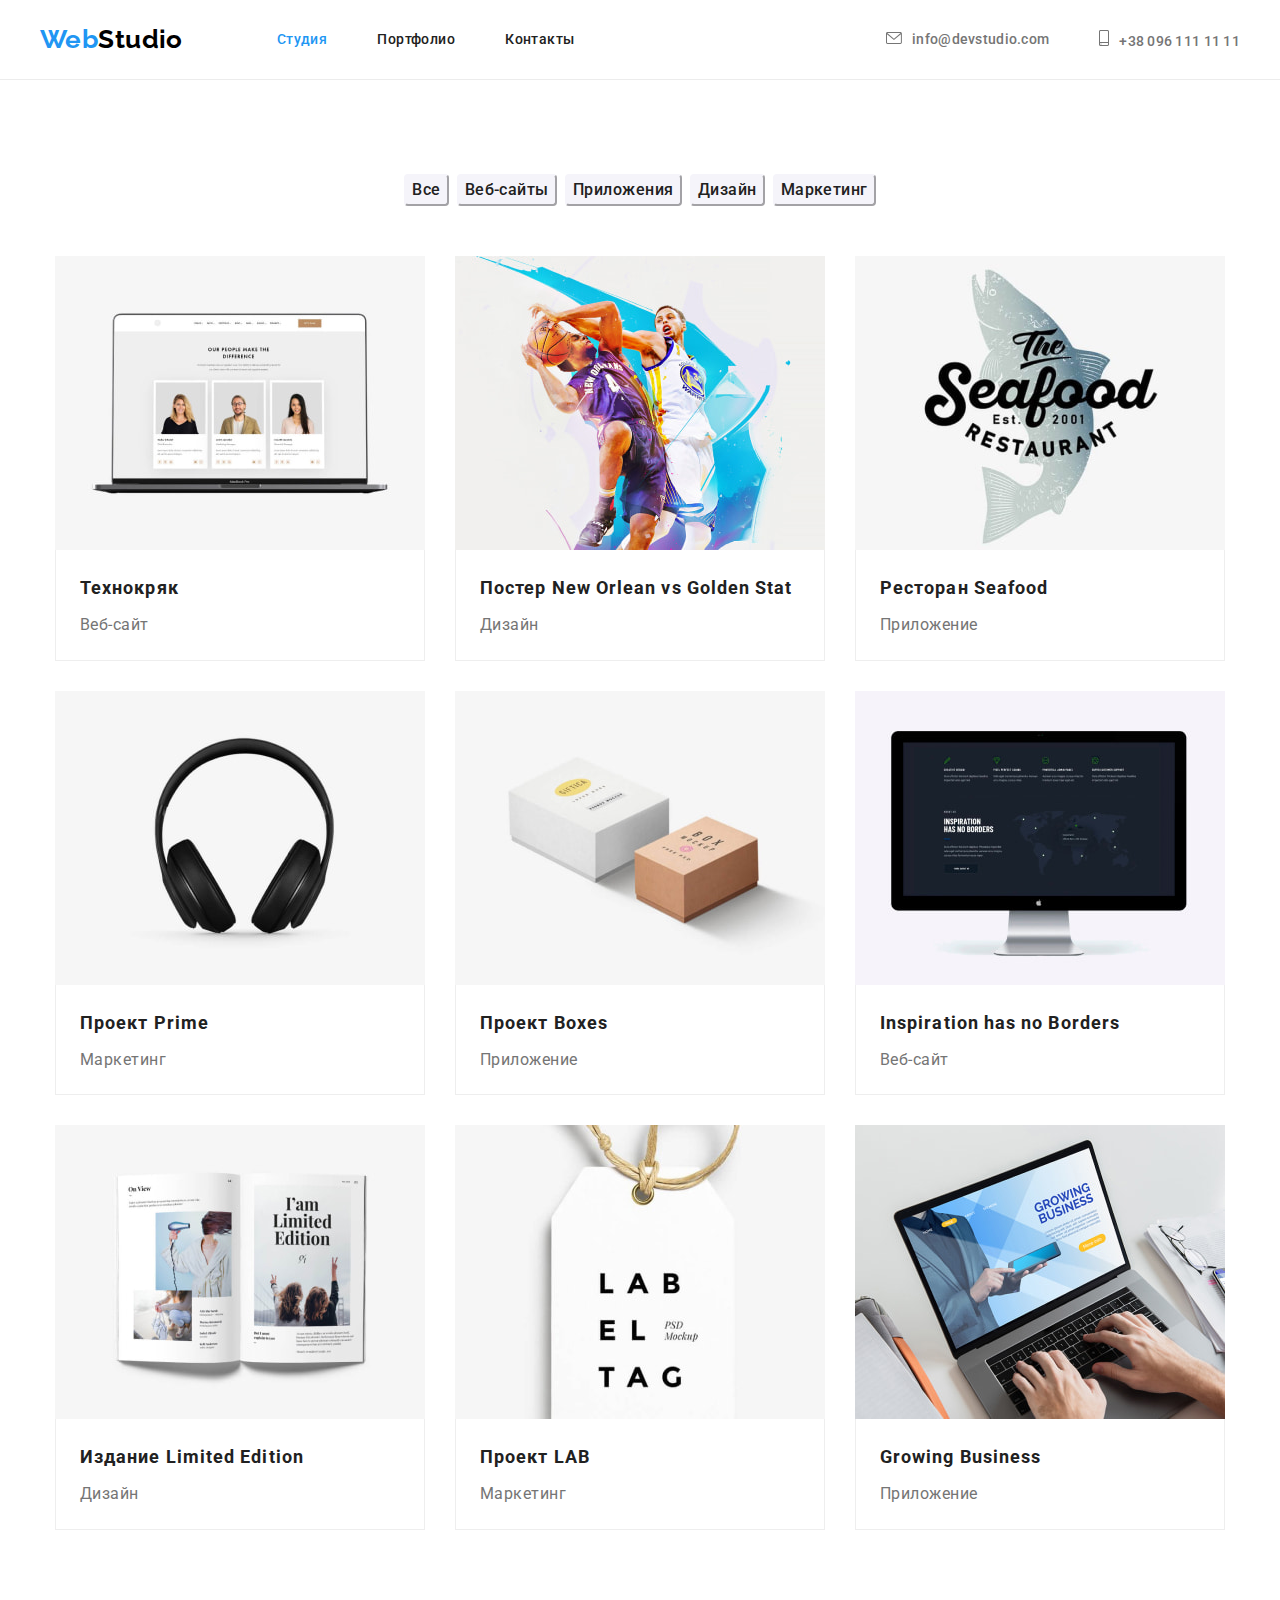
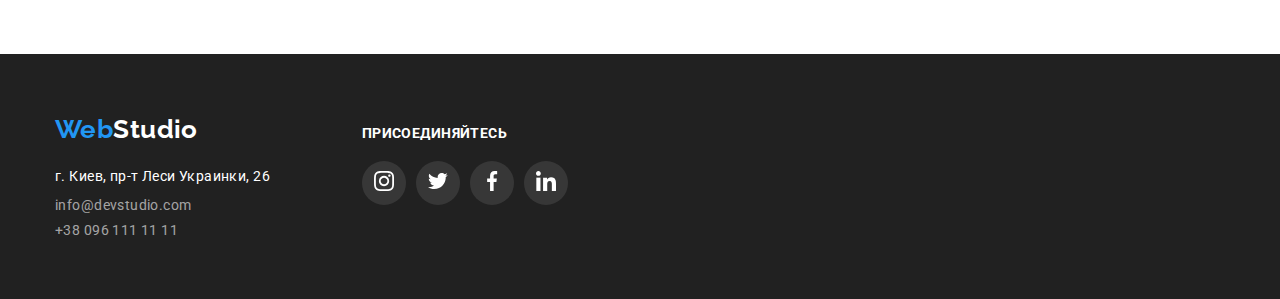
==== portfolio.html @ beac00eb "Initial commit" ====
<!DOCTYPE html>
<html lang="en">
  <head>
    <meta charset="UTF-8" />
    <meta http-equiv="X-UA-Compatible" content="IE=edge" />
    <meta name="viewport" content="width=device-width, initial-scale=1.0" />
    <link rel="preconnect" href="https://fonts.googleapis.com" />
    <link rel="preconnect" href="https://fonts.gstatic.com" crossorigin />
    <link
      href="https://fonts.googleapis.com/css2?family=Raleway:wght@700&family=Roboto:wght@400;500;700;900&display=swap"
      rel="stylesheet"
    />
    <link
      rel="stylesheet"
      href="https://cdnjs.cloudflare.com/ajax/libs/modern-normalize/1.1.0/modern-normalize.css"
    />

    <link rel="stylesheet" href="./css/style.css" />
    <title>Portfolio</title>
  </head>
  <body>
    <header class="header">
      <div class="container">
        <a class="logo link" href="./index.html">Web<span class="logo-secondary">Studio</span></a>
        <nav class="nav">
          <ul class="nav-list list">
            <li class="nav-list-item">
              <a class="nav-link link current" href="./index.html">Студия</a>
            </li>
            <li class="nav-list-item">
              <a class="nav-link link" href="./portfolio.html">Портфолио</a>
            </li>
            <li class="nav-list-item"><a class="nav-link link" href="">Контакты</a></li>
          </ul>
        </nav>
        <ul class="header-list list">
          <li class="header-list-item">
         
              <a class="header-link link" href="mailto:info@devstudio.com"><svg class="header-list-icon" width="16" height="12">
                <use href="./img/symbol-defs-notomg.svg#icon-envelope"></use>
              </svg>info@devstudio.com</a>
            
          </li>
          <li class="header-list-item">
            
            <a class="header-link link" href="tel:+380961111111"><svg class="header-list-icon" width="10" height="16">
              <use href="./img/symbol-defs-notomg.svg#icon-smartphone"></use>
            </svg>+38 096 111 11 11</a>
          </li>
        </ul>
      </div>
    </header>
    <main>
      <section class="portfolio section">
        <div class="container">
          <h1 class="visually-hidden">Our Works</h1>
          <ul class="filter list">
            <li class="filter-item"><button class="filter-buttons" type="button">Все</button></li>
            <li class="filter-item">
              <button class="filter-buttons" type="button">Веб-сайты</button>
            </li>
            <li class="filter-item">
              <button class="filter-buttons" type="button">Приложения</button>
            </li>
            <li class="filter-item">
              <button class="filter-buttons" type="button">Дизайн</button>
            </li>
            <li class="filter-item">
              <button class="filter-buttons" type="button">Маркетинг</button>
            </li>
          </ul>
          <ul class="cards-list list">
            <li class="cards-list-item">
              <a class="cards-link link" href=""
                ><img
                  src="./img/portfolio/technokryak.jpg"
                  alt="Сайт Технокряк"
                  width="370"
                  height="294"
                />
                <div class="card-box">
                  <h2 class="card-title">Технокряк</h2>
                  <p class="card-text">Веб-сайт</p>
                </div>
              </a>
            </li>
            <li class="cards-list-item">
              <a class="cards-link link" href=""
                ><img
                  src="./img/portfolio/poster-gsw.jpg"
                  alt="Баскетбольный постер"
                  width="370"
                  height="294"
                />
                <div class="card-box">
                  <h2 class="card-title">Постер New Orlean vs Golden Stat</h2>
                  <!-- Изменил текст, так как в макете ошибка в названии второй команды  -->
                  <p class="card-text">Дизайн</p>
                </div>
              </a>
            </li>
            <li class="cards-list-item">
              <a class="cards-link link" href=""
                ><img
                  src="./img/portfolio/seafood.jpg"
                  alt="Логотип ресторана"
                  width="370"
                  height="294"
                />
                <div class="card-box">
                  <h2 class="card-title">Ресторан Seafood</h2>
                  <p class="card-text">Приложение</p>
                </div>
              </a>
            </li>
            <li class="cards-list-item">
              <a class="cards-link link" href=""
                ><img src="./img/portfolio/prime-prj.jpg" alt="Наушники" width="370" height="294" />
                <div class="card-box">
                  <h2 class="card-title">Проект Prime</h2>
                  <p class="card-text">Маркетинг</p>
                </div>
              </a>
            </li>
            <li class="cards-list-item">
              <a class="cards-link link" href=""
                ><img
                  src="./img/portfolio/boxes.jpg"
                  alt="Стильные коробки"
                  width="370"
                  height="294"
                />
                <div class="card-box">
                  <h2 class="card-title">Проект Boxes</h2>
                  <p class="card-text">Приложение</p>
                </div>
              </a>
            </li>
            <li class="cards-list-item">
              <a class="cards-link link" href=""
                ><img
                  src="./img/portfolio/no-borders.jpg"
                  alt="Экран веб-сайта"
                  width="370"
                  height="294"
                />
                <div class="card-box">
                  <h2 class="card-title">Inspiration has no Borders</h2>
                  <p class="card-text">Веб-сайт</p>
                </div>
              </a>
            </li>
            <li class="cards-list-item">
              <a class="cards-link link" href=""
                ><img
                  src="./img/portfolio/limited-ed.jpg"
                  alt="Разворот журнала"
                  width="370"
                  height="294"
                />
                <div class="card-box">
                  <h2 class="card-title">Издание Limited Edition</h2>
                  <p class="card-text">Дизайн</p>
                </div>
              </a>
            </li>
            <li class="cards-list-item">
              <a class="cards-link link" href=""
                ><img src="./img/portfolio/lab.jpg" alt="Бирка" width="370" height="294" />
                <div class="card-box">
                  <h2 class="card-title">Проект LAB</h2>
                  <p class="card-text">Маркетинг</p>
                </div>
              </a>
            </li>
            <li class="cards-list-item">
              <a class="cards-link link" href=""
                ><img
                  src="./img/portfolio/growing-business.jpg"
                  alt="Приложение Growing Business"
                  width="370"
                  height="294"
                />
                <div class="card-box">
                  <h2 class="card-title" lang="en">Growing Business</h2>
                  <p class="card-text">Приложение</p>
                </div>
              </a>
            </li>
          </ul>
        </div>
      </section>
    </main>
    <footer class="footer">
      <div class="container">
        <div class="footer-nav">
          <a class="logo link" href="./index.html"
          >Web<span class="logo-secondary-footer">Studio</span></a
        >
        <address class="address">
          <ul class="address-list list">
            <li class="address-list-item">
              <a
                class="footer-adress link"
                href="https://www.google.com/maps/place/%D0%B1%D1%83%D0%BB%D1%8C%D0%B2%D0%B0%D1%80+%D0%9B%D0%B5%D1%81%D1%96+%D0%A3%D0%BA%D1%80%D0%B0%D1%97%D0%BD%D0%BA%D0%B8,+26,+%D0%9A%D0%B8%D1%97%D0%B2,+02000/@50.4265807,30.5361971,17z/data=!3m1!4b1!4m5!3m4!1s0x40d4cf0e033ecbe9:0x57a4dffefec77da0!8m2!3d50.4265807!4d30.5383858"
                target="_blank"
                rel="noreferrer noopener"
                >г. Киев, пр-т Леси Украинки, 26</a
              >
            </li>
            <li class="address-list-item">
              <a class="footer-link link" href="mailto:info@devstudio.com">info@devstudio.com</a>
            </li>
            <li class="address-list-item">
              <a class="footer-link link" href="tel:+380961111111">+38 096 111 11 11</a>
            </li>
          </ul>
        </address>
        </div>
        <div class="join-box">
          <h2 class="join-title">Присоединяйтесь</h2>
          <ul class="footer-join-list list">
            <li class="join-item"><a href="">
              <svg class="soc-icons">
                <use href="./img/symbol-defs-notomg.svg#icon-instagram"></use>
              </svg>
            </a></li>
            <li class="join-item"><a href="">
              <svg class="soc-icons">
                <use href="./img/symbol-defs-notomg.svg#icon-twitter"></use>
              </svg>
            </a></li>
            <li class="join-item"><a href="">
              <svg class="soc-icons">
                <use href="./img/symbol-defs-notomg.svg#icon-facebook"></use>
              </svg>
            </a></li>
            <li class="join-item"><a href="">
              <svg class="soc-icons">
                <use href="./img/symbol-defs-notomg.svg#icon-linkedin"></use>
              </svg>
            </a></li>
          </ul>
        </div>
        </div>
    </footer>
  </body>
</html>
---- css/style.css ----
:root {
  --brend-color-: #2196f3;
  --main-text-color-: #757575;
  --logo-sec-color-: #000000;
  --sec-text-color-: #212121;
  --sec-bg-color-: #f5f4fa;
  --white-color: #ffffff;
}

h1,
h2,
h3,
p,
address {
  margin: 0;
}

ul {
  margin: 0;
  padding: 0;
}

img {
  display: block;
  max-width: 100%;
  height: auto;
}

body {
  margin: 0;

  font-family: Roboto, sans-serif;
  color: var(--main-text-color-);
  font-size: 14px;
  line-height: 1.14;
  letter-spacing: 0.03em;
  background-color: var(--white-color);
}
.container {
  width: 1200px;
  padding: 0 15px;
  margin-left: auto;
  margin-right: auto;
}

.title {
  margin-bottom: 50px;

  color: var(--sec-text-color-);
  font-weight: 700;
  font-size: 36px;
  line-height: 1.7;
  text-align: center;
  letter-spacing: 0.03em;
}
.link {
  text-decoration: none;
}

.list {
  list-style: none;
  padding-left: 0;
}
/* NAV */

.header {
  display: flex;
  height: 80px;
  border-bottom: 1px solid #ececec;
}

.header .container {
  display: flex;
  align-items: center;
  padding: 0 15px;

  width: 1200px;

  padding: 0;
  margin-left: auto;
  margin-right: auto;
}

.nav-list {
  display: flex;
}
.nav-list-item {
  margin-right: 50px;
}
.nav-list-item:last-child {
  margin-right: 0;
}
.header-list {
  display: flex;
  margin-left: auto;
  justify-content: flex-end;
  align-items: center;
}
.header-list-item {
  margin-right: 50px;
}
.header-list-item:last-child {
  margin-right: 0;
}
.nav .link {
  color: var(--sec-text-color-);
  font-weight: 500;
}
.nav .link:focus,
.nav .link:hover {
  color: var(--brend-color-);
}

.nav .link.current {
  color: var(--brend-color-);
}

.header-link {
  font-weight: 500;
  letter-spacing: 0.02em;
  color: var(--main-text-color-);
  text-decoration: none;
}

.header-link:hover,
.header-link:focus {
  color: var(--brend-color-);
  }

.header-list-icon {
  fill:var(--main-text-color-);
  margin-right: 10px;
}

.header-link:hover .header-list-icon{
  fill:var(--brend-color-);
}

/* LOGO */
.logo {
  display: flex;
  margin-right: 94px;

  color: var(--brend-color-);

  font-family: Raleway, sans-serif;
  font-style: normal;
  font-weight: 700;
  font-size: 26px;
  line-height: 1.19;
}
.logo-secondary {
  color: var(--logo-sec-color-);
}
.logo-secondary-footer {
  color: var(--white-color);
}
/* HERO */
.hero {
  /* background-color: var(--sec-text-color-); */
  background-image: url(/img/hero-bgi/hero-img-sqw.jpg);
  width: 1600px;
  height: 600px;
  margin: auto;

  top: 80px;
  background-color: rgba(47, 48, 58, 0.4);

  text-align: center;
  padding-top: 200px;
  padding-bottom: 200px;
}

.hero-title {
  margin-bottom: 30px;
  margin-left: auto;
  margin-right: auto;

  color: var(--white-color);
  font-weight: 900;
  font-size: 44px;
  line-height: 1.36;
  text-align: center;
  letter-spacing: 0.06em;
  text-transform: uppercase;
}
.hero-button {
  display: flex;
  margin-left: auto;
  margin-right: auto;
  min-width: 200px;
  min-height: 50px;
  border-radius: 4px;
  align-items: center;
  justify-content: center;

  background-color: var(--brend-color-);
  color: var(--white-color);
  cursor: pointer;
  font-family: inherit;
  font-style: normal;
  font-weight: 700;
  font-size: 16px;
  line-height: 1.87;

  text-align: center;
  letter-spacing: 0.06em;
}

.hero-button:focus,
.hero-button:hover {
  background-color: #188ce8;
}
.section {
  padding: 94px 0;
}

.works {
  padding-top: 0;
}

/* TEAM */
.team {
  padding-bottom: 94px;
  background-color: var(--sec-bg-color-);
}
.team-title .team-text {
  text-align: center;
  font-size: 16px;
  line-height: 1.19;
}

.about-us-title,
.team-title {
  color: var(--sec-text-color-);
  font-weight: 700;
}

.about-us-title {
  margin-bottom: 10px;
}

.about-list {
  display: flex;
}
.about-list-item {
  margin-right: 30px;
  width: 270px;
}

.about-list-item:last-child {
  margin-right: 0;
}

.about-us-title {
  text-transform: uppercase;

  font-size: 14px;
  line-height: 1.14;
}
.about-txt {
  line-height: 1.71;
}

.about-icon {
  background-color: #F5F4FA;
  margin-bottom: 30px;
  width: 270px;
  height: 120px;
  border-radius: 4px;
  padding: 25px 100px;
}

.about-icon:hover {
  box-shadow: 0px 4px 4px 0px #00000040;

}

.works-list {
  display: flex;
  padding: 0;
  justify-content: space-between;
}

.works-list-item {
  margin-right: 30px;
  width: 370px;
  height: 294px;
}

.works-list-item:last-child {
  margin-right: 0;
}

.team-list {
  display: flex;
  justify-content: space-between;
  padding: 0;
}
.team-list-item {
  width: 270px;
  background-color: var(--white-color);
  text-align: center;

  box-shadow: 0px 1px 3px rgba(0, 0, 0, 0.12), 0px 1px 1px rgba(0, 0, 0, 0.14),
    0px 2px 1px rgba(0, 0, 0, 0.2);
  border-radius: 0px 0px 4px 4px;
}

.team-title {
  margin-top: 30px;
  margin-bottom: 10px;

  font-weight: 500;
  font-size: 16px;
}

.team-text {
  margin-bottom: 16px;
}

.team-soc-list {
  display: flex;
  justify-content: center;
  margin-bottom: 30px;
}

.t-soc-item {
  display: flex;
    justify-content: center;
    align-items: center;
    
    margin-right: 10px;
    width: 44px;
    height: 44px;
    border-radius: 50%;
    background-color:var(--white-color);
}

.t-soc-item:last-child {
  margin-right: 0;
}

.t-soc-item:hover, .t-soc-item:focus {
  background-color: var(--brend-color-);
}

.t-soc-icons {
  width: 20px;
  height: 20px;

  fill:var(--main-text-color-);
}

.t-soc-icons:hover, .t-soc-icons:focus {
  fill:var(--white-color);
}

.clients-list {
  display: flex;
}

.clients-list-item {
  display: flex;
  justify-content: center;
  align-items: center;
  
  width: 170px;
  height: 92px;
  padding: 16px 32px;
  border: 1px solid #AFB1B8;
box-sizing: border-box;
border-radius: 4px;
margin-right: 30px;
color: #AFB1B8;
}

.clients-list-item:last-child {
  margin-right: 0;
}

.client-icon{
  width: 106px;
  height: 60px;
  fill: #AFB1B8;
}

.client-icon:hover, .client-icon:focus {
  fill:var(--brend-color-);
}
.clients-list-item:hover, .clients-list-item:focus {
  border-color: var(--brend-color-);
}

/* FOOTER */
.footer {
  
  background-color: var(--sec-text-color-);
  padding-top: 60px;
  padding-bottom: 60px;
}

.footer .container {
  display: flex;
  align-items: baseline;
  
}

.footer-nav {
  display: inline-block;
}

.join-box {
  display: inline-block;
  margin-left: 70px;
   
}
.address {
  margin-top: 20px;
}

.address-list-item {
  margin-bottom: 9px;
}

.address-list-item:last-child {
  margin-bottom: 0;
}

.footer-adress {
  font-style: normal;
  font-weight: 400;
  font-size: 14px;
  line-height: 1.7;
  color: var(--white-color);
}
.footer-adress:focus,
.footer-adress:hover,
.footer-link:hover,
.footer-link:focus {
  color: var(--brend-color-);
}
.footer-link {
  font-style: normal;
  color: rgba(255, 255, 255, 0.6);
}
.address-list {
  padding: 0;
}

/* Join */

.join-title {

font-weight: 700;
font-size: 14px;
line-height: 16px;
letter-spacing: 0.03em;
text-transform: uppercase;

color: var(--white-color);
margin-bottom: 20px;
}

.footer-join-list {
  display: flex;
}
.soc-icons {
  width: 20px;
  height: 20px;

  fill:var(--white-color);
}

.join-item {
  display: flex;
  justify-content: center;
  align-items: center;
  
  margin-right: 10px;
  width: 44px;
  height: 44px;
  border-radius: 50%;
  background-color: rgba(255, 255, 255, 0.1);

}

.join-item:hover {
  background-color: var(--brend-color-);
}
/* PORTFOLIO */

.filter-buttons {
  background-color: var(--sec-bg-color-);
  color: var(--sec-text-color-);
  cursor: pointer;
  font-family: inherit;
  border-color: var(--sec-bg-color-);
  font-weight: 500;
  font-size: 16px;
  line-height: 1.62;
  text-align: center;
  letter-spacing: 0.03em;
  border-radius: 4px;
}

.filter-buttons:focus,
.filter-buttons:hover {
  background-color: var(--brend-color-);
  color: var(--white-color);
  border-color: var(--brend-color-);
  box-shadow: 0px 3px 1px rgba(0, 0, 0, 0.1), 0px 1px 2px rgba(0, 0, 0, 0.08), 0px 2px 2px rgba(0, 0, 0, 0.12);

}
.filter {
  display: flex;
  justify-content: center;
  margin-bottom: 50px;
}

.filter-item {
  margin-right: 8px;
}

.filter-item:last-child {
  margin-right: 0;
}

.cards-list {
  display: flex;
  flex-wrap: wrap;
  padding: 0;
}

.cards-list-item {
  margin-right: 30px;
  margin-bottom: 30px;

  flex-basis: calc((100% - 60px) / 3);
}

.cards-list-item:nth-child(3n) {
  margin-right: 0;
}

.cards-list-item:hover,
.cards-list-item:focus {
  background: var(--white-color);
border: 1px solid #EEEEEE;
box-sizing: border-box;
box-shadow: 0px 1px 1px rgba(0, 0, 0, 0.12), 0px 4px 4px rgba(0, 0, 0, 0.06), 1px 4px 6px rgba(0, 0, 0, 0.16);
}

.card-title {
  margin-bottom: 4px;

  font-style: normal;
  font-weight: 700;
  font-size: 18px;
  line-height: 2;

  letter-spacing: 0.06em;

  color: var(--sec-text-color-);
}
.card-text {
  font-size: 16px;
  line-height: 1.86;
  letter-spacing: 0.03em;

  color: var(--main-text-color-);
}

.card-box {
  padding: 20px 24px;
  border-left: 1px solid #eee;
  border-right: 1px solid #eee;
  border-bottom: 1px solid #eee;
}

.visually-hidden {
  position: absolute;
  white-space: nowrap;
  width: 1px;
  height: 1px;
  overflow: hidden;
  border: 0;
  padding: 0;
  clip: rect(0 0 0 0);
  clip-path: inset(50%);
  margin: -1px;
}
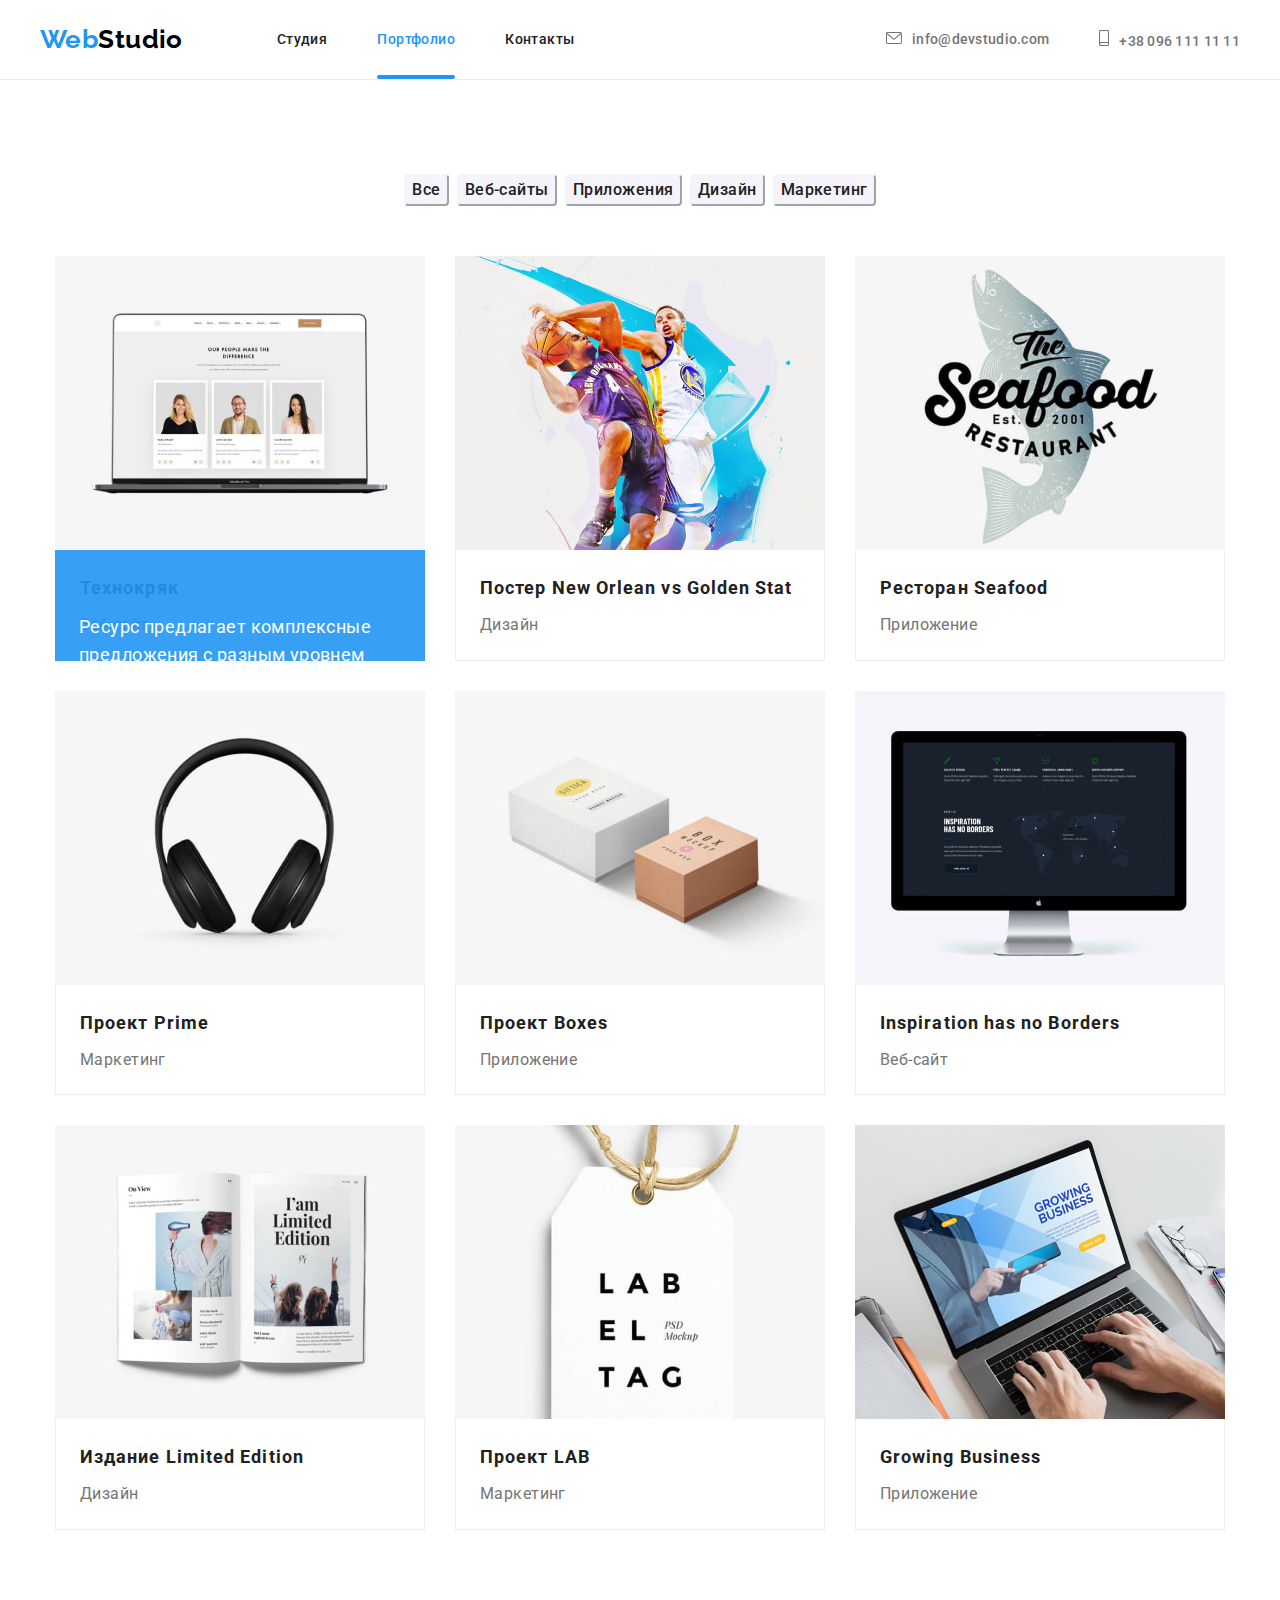
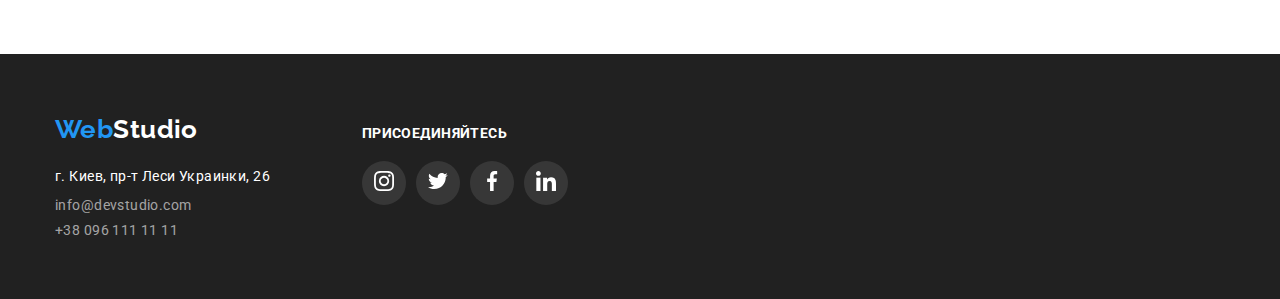
==== commit 14fb12e2: "porfolio descr add" ====
--- a/portfolio.html
+++ b/portfolio.html
@@ -25,10 +25,10 @@
         <nav class="nav">
           <ul class="nav-list list">
             <li class="nav-list-item">
-              <a class="nav-link link current" href="./index.html">Студия</a>
+              <a class="nav-link link" href="./index.html">Студия</a>
             </li>
             <li class="nav-list-item">
-              <a class="nav-link link" href="./portfolio.html">Портфолио</a>
+              <a class="nav-link link current" href="./portfolio.html">Портфолио</a>
             </li>
             <li class="nav-list-item"><a class="nav-link link" href="">Контакты</a></li>
           </ul>
@@ -71,7 +71,8 @@
           </ul>
           <ul class="cards-list list">
             <li class="cards-list-item">
-              <a class="cards-link link" href=""
+              <div class="card-thumb">
+                <a class="cards-link link" href=""
                 ><img
                   src="./img/portfolio/technokryak.jpg"
                   alt="Сайт Технокряк"
@@ -82,6 +83,10 @@
                   <h2 class="card-title">Технокряк</h2>
                   <p class="card-text">Веб-сайт</p>
                 </div>
+                <p class="card-descr">
+                  Ресурс предлагает комплексные предложения с разным уровнем функционала и сервисов. Все это позволит посетителю получить исчерпывающие сведения о компании или частном лице.
+                </p>
+              </div>
               </a>
             </li>
             <li class="cards-list-item">
--- a/css/style.css
+++ b/css/style.css
@@ -103,18 +103,42 @@
   margin-right: 0;
 }
 .nav .link {
+  position: relative;
+  padding-bottom: 32px;
+  padding-top: 32px;
+
   color: var(--sec-text-color-);
   font-weight: 500;
 }
+
+.nav-list-item .current {
+  color: var(--brend-color-);
+}
+
 .nav .link:focus,
 .nav .link:hover {
   color: var(--brend-color-);
-}
-
-.nav .link.current {
-  color: var(--brend-color-);
-}
-
+
+  transition: color 250ms cubic-bezier(0.4, 0, 0.2, 1);
+}
+
+/* .nav-link .current {
+    color: var(--brend-color-);
+} */
+
+.current:after {
+  content: '';
+  position: absolute;
+  bottom: 0;
+  left: 0;
+
+  display: block;
+  width: 100%;
+  height: 4px;
+  border-radius: 2px;
+  background-color: var(--brend-color-);
+
+}
 .header-link {
   font-weight: 500;
   letter-spacing: 0.02em;
@@ -125,6 +149,7 @@
 .header-link:hover,
 .header-link:focus {
   color: var(--brend-color-);
+  transition: color 250ms cubic-bezier(0.4, 0, 0.2, 1);
   }
 
 .header-list-icon {
@@ -134,6 +159,7 @@
 
 .header-link:hover .header-list-icon{
   fill:var(--brend-color-);
+  transition: color 250ms cubic-bezier(0.4, 0, 0.2, 1);
 }
 
 /* LOGO */
@@ -210,6 +236,8 @@
 .hero-button:focus,
 .hero-button:hover {
   background-color: #188ce8;
+  box-shadow: 0px 4px 4px rgba(0, 0, 0, 0.15);
+  transition: color 250ms cubic-bezier(0.4, 0, 0.2, 1);
 }
 .section {
   padding: 94px 0;
@@ -273,6 +301,7 @@
 
 .about-icon:hover {
   box-shadow: 0px 4px 4px 0px #00000040;
+  transition: color 250ms cubic-bezier(0.4, 0, 0.2, 1);
 
 }
 
@@ -290,6 +319,29 @@
 
 .works-list-item:last-child {
   margin-right: 0;
+}
+
+.work-thumb {
+  position: relative;
+}
+
+.work-descr {
+  display: flex;
+  justify-content: center;
+  align-items: center;
+  
+  position: absolute;
+  left: 0;
+  bottom: 0;
+  width: 100%;
+  height: 70px;
+
+  font-weight: 700;
+text-align: center;
+text-transform: uppercase;
+
+  color: var(--white-color);
+  background: rgba(47, 48, 58, 0.8);
 }
 
 .team-list {
@@ -343,6 +395,7 @@
 
 .t-soc-item:hover, .t-soc-item:focus {
   background-color: var(--brend-color-);
+  transition: color 250ms cubic-bezier(0.4, 0, 0.2, 1);
 }
 
 .t-soc-icons {
@@ -354,6 +407,7 @@
 
 .t-soc-icons:hover, .t-soc-icons:focus {
   fill:var(--white-color);
+  transition: color 250ms cubic-bezier(0.4, 0, 0.2, 1);
 }
 
 .clients-list {
@@ -387,9 +441,11 @@
 
 .client-icon:hover, .client-icon:focus {
   fill:var(--brend-color-);
+  transition: color 250ms cubic-bezier(0.4, 0, 0.2, 1);
 }
 .clients-list-item:hover, .clients-list-item:focus {
   border-color: var(--brend-color-);
+  transition: color 250ms cubic-bezier(0.4, 0, 0.2, 1);
 }
 
 /* FOOTER */
@@ -439,6 +495,7 @@
 .footer-link:hover,
 .footer-link:focus {
   color: var(--brend-color-);
+  transition: color 250ms cubic-bezier(0.4, 0, 0.2, 1);
 }
 .footer-link {
   font-style: normal;
@@ -487,6 +544,7 @@
 
 .join-item:hover {
   background-color: var(--brend-color-);
+  transition: color 250ms cubic-bezier(0.4, 0, 0.2, 1);
 }
 /* PORTFOLIO */
 
@@ -511,6 +569,8 @@
   border-color: var(--brend-color-);
   box-shadow: 0px 3px 1px rgba(0, 0, 0, 0.1), 0px 1px 2px rgba(0, 0, 0, 0.08), 0px 2px 2px rgba(0, 0, 0, 0.12);
 
+  transition: color 250ms cubic-bezier(0.4, 0, 0.2, 1);
+
 }
 .filter {
   display: flex;
@@ -549,7 +609,10 @@
 border: 1px solid #EEEEEE;
 box-sizing: border-box;
 box-shadow: 0px 1px 1px rgba(0, 0, 0, 0.12), 0px 4px 4px rgba(0, 0, 0, 0.06), 1px 4px 6px rgba(0, 0, 0, 0.16);
-}
+
+transition: color 250ms cubic-bezier(0.4, 0, 0.2, 1);
+}
+
 
 .card-title {
   margin-bottom: 4px;
@@ -566,8 +629,7 @@
 .card-text {
   font-size: 16px;
   line-height: 1.86;
-  letter-spacing: 0.03em;
-
+  
   color: var(--main-text-color-);
 }
 
@@ -576,6 +638,41 @@
   border-left: 1px solid #eee;
   border-right: 1px solid #eee;
   border-bottom: 1px solid #eee;
+  
+}
+
+.card-thumb {
+  position: relative;
+  overflow: hidden;
+}
+
+.card-descr {
+  display: flex;
+  padding: 63px 24px;
+  
+  position: absolute;
+  left: 0;
+  top: 0;
+  width: 100%;
+  height: 294px;
+  
+  font-size: 18px;
+  line-height: 1.56;
+ 
+  color: var(--white-color);
+  background: rgba(33, 150, 243, 0.9);
+  
+
+  transform: translateY(100%);
+  transition: transform 500ms;
+}
+.cards-list-item {
+  overflow: hidden;
+}
+
+.cards-list-item:hover .card-descr {
+  transform: translateY(0%);
+
 }
 
 .visually-hidden {
@@ -590,3 +687,54 @@
   clip-path: inset(50%);
   margin: -1px;
 }
+
+.backdrop {
+  position: fixed;
+  width: 100vw;
+  height: 100vh;
+  top: 0;
+  left: 50%;
+  transform: translateX(-50%);
+
+  background-color: rgba(0, 0, 0, 0.2);;
+  opacity: 1;
+  visibility: visible;
+  pointer-events: all;
+
+  transition: opacity 250ms, visibility 250ms;
+
+}
+
+.backdrop.is-hidden {
+  opacity: 0;
+  visibility: hidden;
+  pointer-events: none;
+
+}
+
+.modal-wrapper {
+  position: absolute;
+width: 528px;
+height: 581px;
+top: 50%;
+left: 50%;
+transform: translate(-50%,-50%);
+
+background: var(--white-color);
+box-shadow: 0px 1px 3px rgba(0, 0, 0, 0.12), 0px 1px 1px rgba(0, 0, 0, 0.14), 0px 2px 1px rgba(0, 0, 0, 0.2);
+border-radius: 4px;
+}
+
+.modal-button {
+  position: absolute;
+  top: 8px;
+  right: 8px;
+  border-radius: 50%;
+  width: 30px;
+  height: 30px;
+
+  background: var(--white-color);
+border: 1px solid rgba(0, 0, 0, 0.1);
+box-sizing: border-box;
+
+}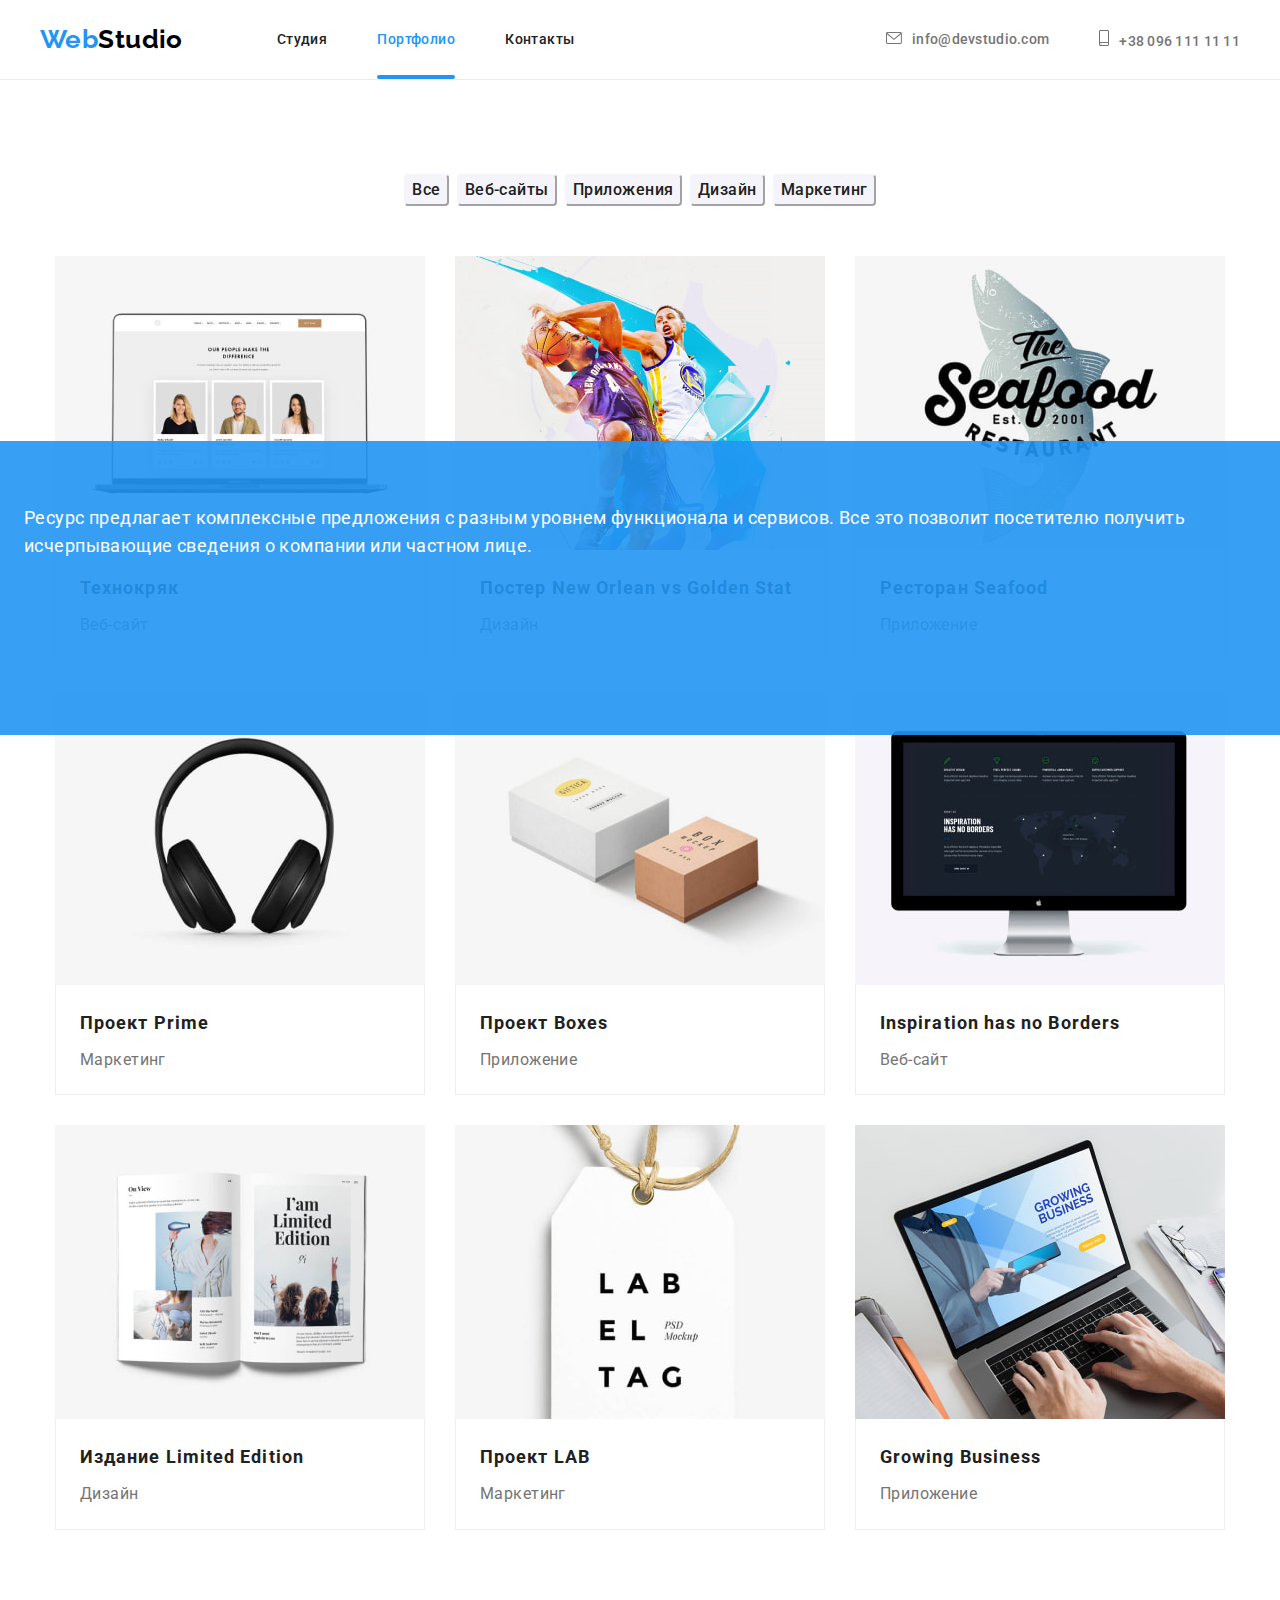
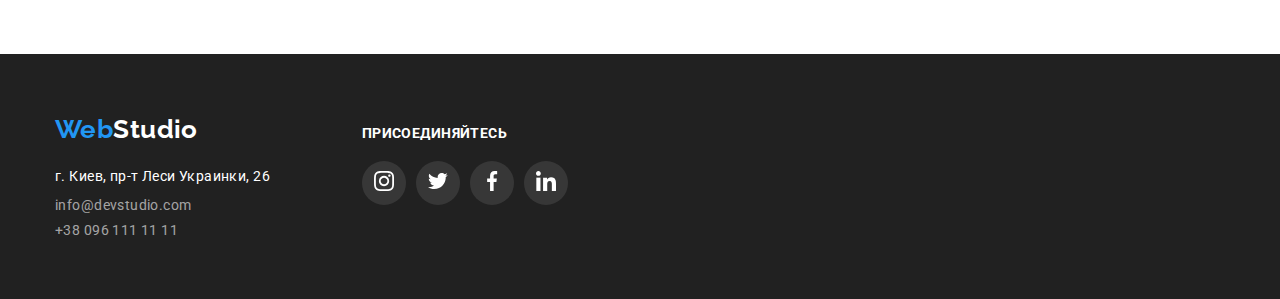
==== commit a4b4c820: "transition fixed" ====
--- a/portfolio.html
+++ b/portfolio.html
@@ -79,6 +79,8 @@
                   width="370"
                   height="294"
                 />
+              </div>
+              
                 <div class="card-box">
                   <h2 class="card-title">Технокряк</h2>
                   <p class="card-text">Веб-сайт</p>
@@ -86,7 +88,7 @@
                 <p class="card-descr">
                   Ресурс предлагает комплексные предложения с разным уровнем функционала и сервисов. Все это позволит посетителю получить исчерпывающие сведения о компании или частном лице.
                 </p>
-              </div>
+              
               </a>
             </li>
             <li class="cards-list-item">
--- a/css/style.css
+++ b/css/style.css
@@ -109,6 +109,8 @@
 
   color: var(--sec-text-color-);
   font-weight: 500;
+
+  transition: color 250ms cubic-bezier(0.4, 0, 0.2, 1);
 }
 
 .nav-list-item .current {
@@ -118,13 +120,8 @@
 .nav .link:focus,
 .nav .link:hover {
   color: var(--brend-color-);
-
-  transition: color 250ms cubic-bezier(0.4, 0, 0.2, 1);
-}
-
-/* .nav-link .current {
-    color: var(--brend-color-);
-} */
+  }
+
 
 .current:after {
   content: '';
@@ -144,22 +141,24 @@
   letter-spacing: 0.02em;
   color: var(--main-text-color-);
   text-decoration: none;
+
+  transition: color 250ms cubic-bezier(0.4, 0, 0.2, 1);
 }
 
 .header-link:hover,
 .header-link:focus {
   color: var(--brend-color-);
-  transition: color 250ms cubic-bezier(0.4, 0, 0.2, 1);
-  }
+    }
 
 .header-list-icon {
   fill:var(--main-text-color-);
   margin-right: 10px;
+  transition: fill 250ms cubic-bezier(0.4, 0, 0.2, 1);
 }
 
 .header-link:hover .header-list-icon{
   fill:var(--brend-color-);
-  transition: color 250ms cubic-bezier(0.4, 0, 0.2, 1);
+  
 }
 
 /* LOGO */
@@ -231,13 +230,15 @@
 
   text-align: center;
   letter-spacing: 0.06em;
+
+  transition: color 250ms cubic-bezier(0.4, 0, 0.2, 1);
 }
 
 .hero-button:focus,
 .hero-button:hover {
   background-color: #188ce8;
   box-shadow: 0px 4px 4px rgba(0, 0, 0, 0.15);
-  transition: color 250ms cubic-bezier(0.4, 0, 0.2, 1);
+  
 }
 .section {
   padding: 94px 0;
@@ -297,13 +298,13 @@
   height: 120px;
   border-radius: 4px;
   padding: 25px 100px;
+
+  transition: color 250ms cubic-bezier(0.4, 0, 0.2, 1);
 }
 
 .about-icon:hover {
   box-shadow: 0px 4px 4px 0px #00000040;
-  transition: color 250ms cubic-bezier(0.4, 0, 0.2, 1);
-
-}
+ }
 
 .works-list {
   display: flex;
@@ -391,24 +392,25 @@
 
 .t-soc-item:last-child {
   margin-right: 0;
+
+  transition: color 250ms cubic-bezier(0.4, 0, 0.2, 1);
 }
 
 .t-soc-item:hover, .t-soc-item:focus {
   background-color: var(--brend-color-);
-  transition: color 250ms cubic-bezier(0.4, 0, 0.2, 1);
-}
+  }
 
 .t-soc-icons {
   width: 20px;
   height: 20px;
 
   fill:var(--main-text-color-);
+  transition: fill 250ms cubic-bezier(0.4, 0, 0.2, 1);
 }
 
 .t-soc-icons:hover, .t-soc-icons:focus {
   fill:var(--white-color);
-  transition: color 250ms cubic-bezier(0.4, 0, 0.2, 1);
-}
+  }
 
 .clients-list {
   display: flex;
@@ -431,22 +433,26 @@
 
 .clients-list-item:last-child {
   margin-right: 0;
+
+  transition: color 250ms cubic-bezier(0.4, 0, 0.2, 1);
 }
 
 .client-icon{
   width: 106px;
   height: 60px;
   fill: #AFB1B8;
+
+  transition: fill 250ms cubic-bezier(0.4, 0, 0.2, 1);
 }
 
 .client-icon:hover, .client-icon:focus {
   fill:var(--brend-color-);
-  transition: color 250ms cubic-bezier(0.4, 0, 0.2, 1);
+  
 }
 .clients-list-item:hover, .clients-list-item:focus {
   border-color: var(--brend-color-);
-  transition: color 250ms cubic-bezier(0.4, 0, 0.2, 1);
-}
+  fill:var(--brend-color-);
+ }
 
 /* FOOTER */
 .footer {
@@ -489,17 +495,21 @@
   font-size: 14px;
   line-height: 1.7;
   color: var(--white-color);
+
+  transition: color 250ms cubic-bezier(0.4, 0, 0.2, 1);
 }
 .footer-adress:focus,
 .footer-adress:hover,
 .footer-link:hover,
 .footer-link:focus {
   color: var(--brend-color-);
-  transition: color 250ms cubic-bezier(0.4, 0, 0.2, 1);
+  
 }
 .footer-link {
   font-style: normal;
   color: rgba(255, 255, 255, 0.6);
+
+  transition: color 250ms cubic-bezier(0.4, 0, 0.2, 1);
 }
 .address-list {
   padding: 0;
@@ -560,6 +570,8 @@
   text-align: center;
   letter-spacing: 0.03em;
   border-radius: 4px;
+
+  transition: color 250ms cubic-bezier(0.4, 0, 0.2, 1);
 }
 
 .filter-buttons:focus,
@@ -569,8 +581,6 @@
   border-color: var(--brend-color-);
   box-shadow: 0px 3px 1px rgba(0, 0, 0, 0.1), 0px 1px 2px rgba(0, 0, 0, 0.08), 0px 2px 2px rgba(0, 0, 0, 0.12);
 
-  transition: color 250ms cubic-bezier(0.4, 0, 0.2, 1);
-
 }
 .filter {
   display: flex;
@@ -597,10 +607,13 @@
   margin-bottom: 30px;
 
   flex-basis: calc((100% - 60px) / 3);
+
+  transition: color 250ms cubic-bezier(0.4, 0, 0.2, 1);
 }
 
 .cards-list-item:nth-child(3n) {
   margin-right: 0;
+  
 }
 
 .cards-list-item:hover,
@@ -610,7 +623,6 @@
 box-sizing: border-box;
 box-shadow: 0px 1px 1px rgba(0, 0, 0, 0.12), 0px 4px 4px rgba(0, 0, 0, 0.06), 1px 4px 6px rgba(0, 0, 0, 0.16);
 
-transition: color 250ms cubic-bezier(0.4, 0, 0.2, 1);
 }
 
 
@@ -633,17 +645,16 @@
   color: var(--main-text-color-);
 }
 
+.card-thumb {
+  position: relative;
+  overflow: hidden;
+}
 .card-box {
   padding: 20px 24px;
   border-left: 1px solid #eee;
   border-right: 1px solid #eee;
   border-bottom: 1px solid #eee;
-  
-}
-
-.card-thumb {
-  position: relative;
-  overflow: hidden;
+    
 }
 
 .card-descr {
@@ -661,13 +672,9 @@
  
   color: var(--white-color);
   background: rgba(33, 150, 243, 0.9);
-  
-
-  transform: translateY(100%);
+    
+  transform: translateY(150%);
   transition: transform 500ms;
-}
-.cards-list-item {
-  overflow: hidden;
 }
 
 .cards-list-item:hover .card-descr {
@@ -737,4 +744,5 @@
 border: 1px solid rgba(0, 0, 0, 0.1);
 box-sizing: border-box;
 
-}+}
+
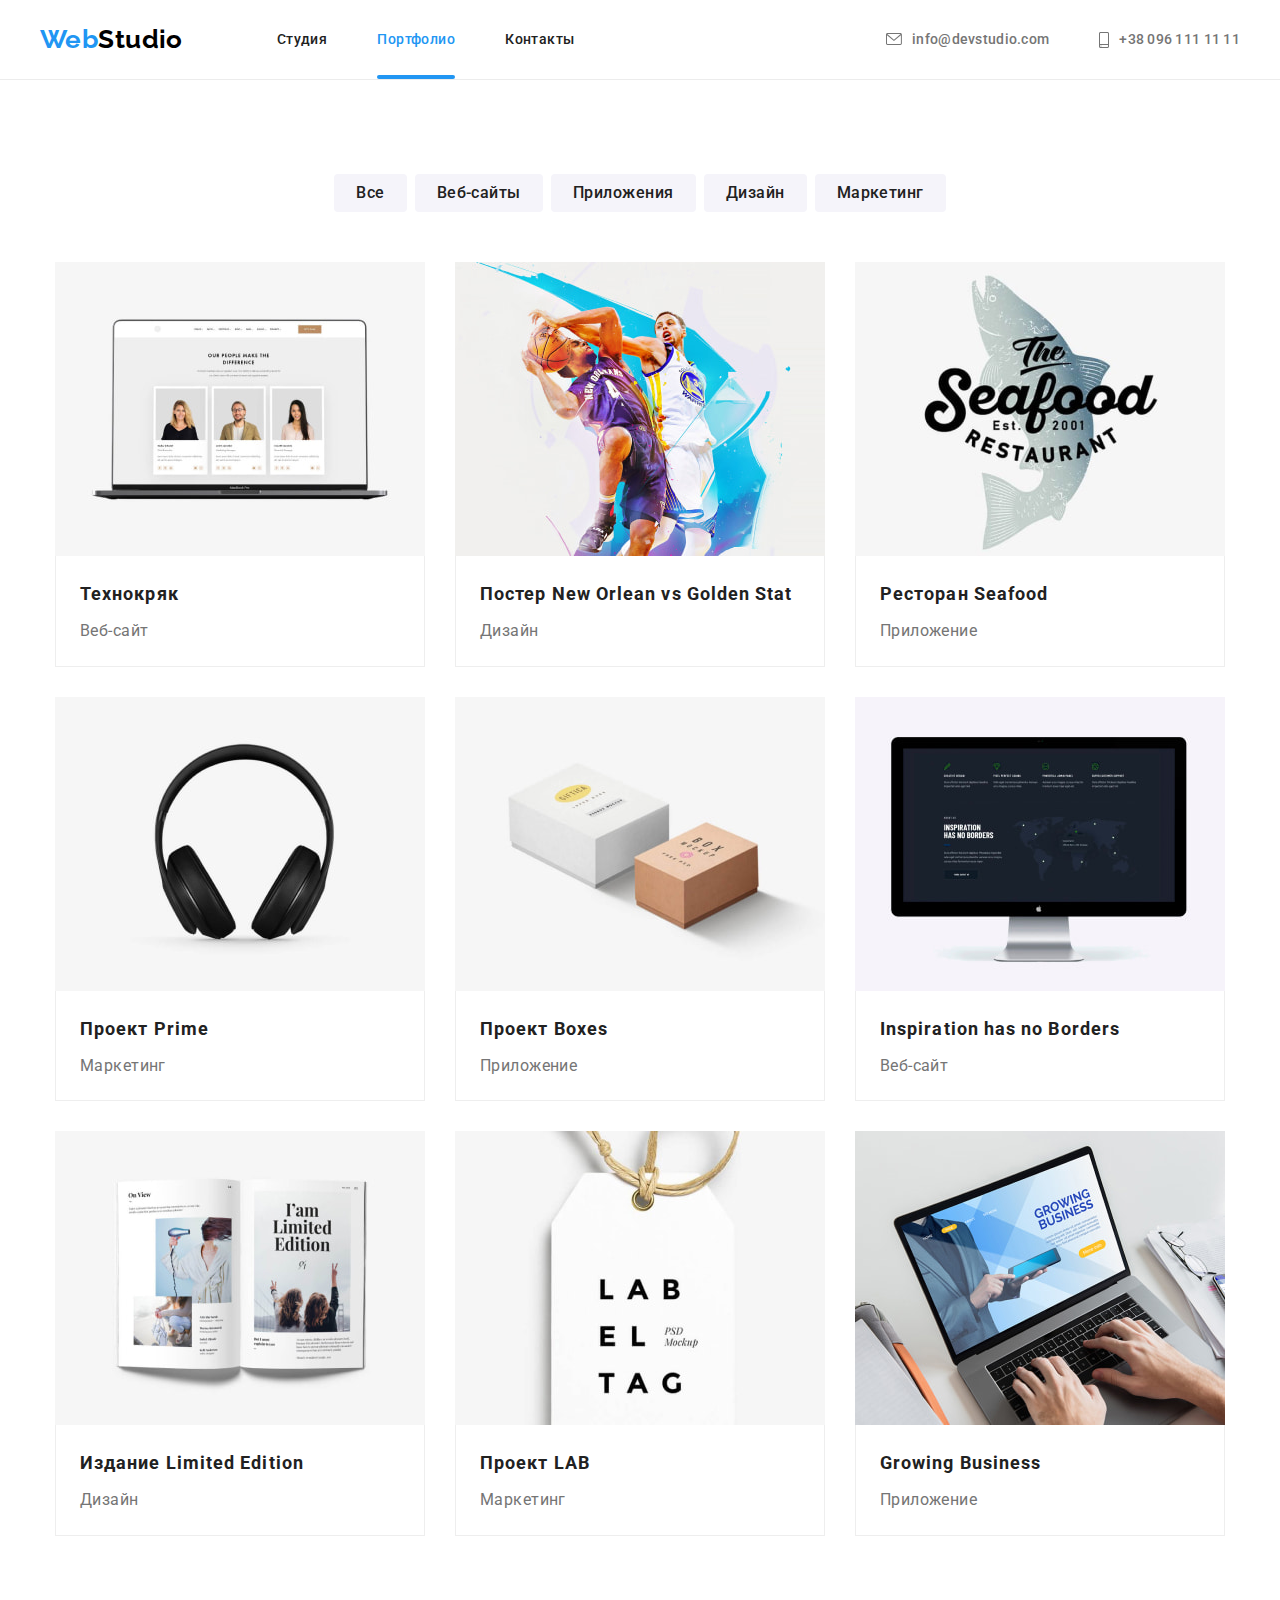
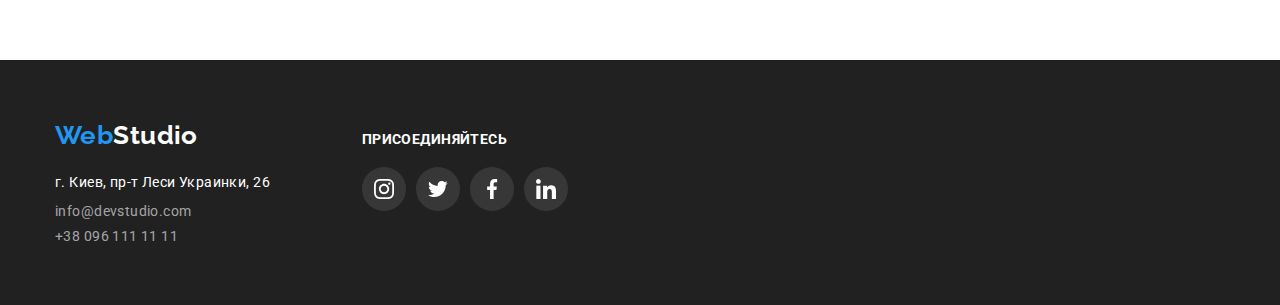
==== commit 864b606a: "6" ====
--- a/portfolio.html
+++ b/portfolio.html
@@ -55,65 +55,65 @@
         <div class="container">
           <h1 class="visually-hidden">Our Works</h1>
           <ul class="filter list">
-            <li class="filter-item"><button class="filter-buttons" type="button">Все</button></li>
+            <li class="filter-item">
+              <button class="filter-buttons" type="button">Все</button>
+            </li>
             <li class="filter-item">
               <button class="filter-buttons" type="button">Веб-сайты</button>
             </li>
             <li class="filter-item">
-              <button class="filter-buttons" type="button">Приложения</button>
-            </li>
-            <li class="filter-item">
-              <button class="filter-buttons" type="button">Дизайн</button>
-            </li>
-            <li class="filter-item">
-              <button class="filter-buttons" type="button">Маркетинг</button>
+                <button class="filter-buttons" type="button">Приложения</button>
+            </li>
+            <li class="filter-item">
+                <button class="filter-buttons" type="button">Дизайн</button>
+            </li>
+            <li class="filter-item">
+                <button class="filter-buttons" type="button">Маркетинг</button>
             </li>
           </ul>
           <ul class="cards-list list">
             <li class="cards-list-item">
-              <div class="card-thumb">
                 <a class="cards-link link" href=""
-                ><img
+                ><div class="overlay"><img
                   src="./img/portfolio/technokryak.jpg"
                   alt="Сайт Технокряк"
                   width="370"
                   height="294"
-                />
-              </div>
-              
-                <div class="card-box">
+                /><p class="overlay-descr">
+                  Ресурс предлагает комплексные предложения с разным уровнем функционала и сервисов. Все это позволит посетителю получить исчерпывающие сведения о компании или частном лице.
+                </p></div>
+                  <div class="card-box">
                   <h2 class="card-title">Технокряк</h2>
                   <p class="card-text">Веб-сайт</p>
                 </div>
-                <p class="card-descr">
-                  Ресурс предлагает комплексные предложения с разным уровнем функционала и сервисов. Все это позволит посетителю получить исчерпывающие сведения о компании или частном лице.
-                </p>
-              
-              </a>
-            </li>
-            <li class="cards-list-item">
-              <a class="cards-link link" href=""
-                ><img
+              </a>
+            </li>
+            <li class="cards-list-item">
+              <a class="cards-link link" href=""
+                ><div class="overlay"><img
                   src="./img/portfolio/poster-gsw.jpg"
                   alt="Баскетбольный постер"
                   width="370"
                   height="294"
-                />
+                /><p class="overlay-descr">
+                  Ресурс предлагает комплексные предложения с разным уровнем функционала и сервисов. Все это позволит посетителю получить исчерпывающие сведения о компании или частном лице.
+                </p></div>
                 <div class="card-box">
                   <h2 class="card-title">Постер New Orlean vs Golden Stat</h2>
-                  <!-- Изменил текст, так как в макете ошибка в названии второй команды  -->
                   <p class="card-text">Дизайн</p>
                 </div>
               </a>
             </li>
             <li class="cards-list-item">
               <a class="cards-link link" href=""
-                ><img
+                ><div class="overlay"><img
                   src="./img/portfolio/seafood.jpg"
                   alt="Логотип ресторана"
                   width="370"
                   height="294"
-                />
+                /><p class="overlay-descr">
+                  Ресурс предлагает комплексные предложения с разным уровнем функционала и сервисов. Все это позволит посетителю получить исчерпывающие сведения о компании или частном лице.
+                </p></div>
                 <div class="card-box">
                   <h2 class="card-title">Ресторан Seafood</h2>
                   <p class="card-text">Приложение</p>
@@ -122,7 +122,10 @@
             </li>
             <li class="cards-list-item">
               <a class="cards-link link" href=""
-                ><img src="./img/portfolio/prime-prj.jpg" alt="Наушники" width="370" height="294" />
+                ><div class="overlay"><img src="./img/portfolio/prime-prj.jpg" alt="Наушники" width="370" height="294" />
+                <p class="overlay-descr">
+                  Ресурс предлагает комплексные предложения с разным уровнем функционала и сервисов. Все это позволит посетителю получить исчерпывающие сведения о компании или частном лице.
+                </p></div>
                 <div class="card-box">
                   <h2 class="card-title">Проект Prime</h2>
                   <p class="card-text">Маркетинг</p>
@@ -131,12 +134,14 @@
             </li>
             <li class="cards-list-item">
               <a class="cards-link link" href=""
-                ><img
+                ><div class="overlay"><img
                   src="./img/portfolio/boxes.jpg"
                   alt="Стильные коробки"
                   width="370"
                   height="294"
-                />
+                /><p class="overlay-descr">
+                  Ресурс предлагает комплексные предложения с разным уровнем функционала и сервисов. Все это позволит посетителю получить исчерпывающие сведения о компании или частном лице.
+                </p></div>
                 <div class="card-box">
                   <h2 class="card-title">Проект Boxes</h2>
                   <p class="card-text">Приложение</p>
@@ -145,12 +150,14 @@
             </li>
             <li class="cards-list-item">
               <a class="cards-link link" href=""
-                ><img
+                ><div class="overlay"><img
                   src="./img/portfolio/no-borders.jpg"
                   alt="Экран веб-сайта"
                   width="370"
                   height="294"
-                />
+                /><p class="overlay-descr">
+                  Ресурс предлагает комплексные предложения с разным уровнем функционала и сервисов. Все это позволит посетителю получить исчерпывающие сведения о компании или частном лице.
+                </p></div>
                 <div class="card-box">
                   <h2 class="card-title">Inspiration has no Borders</h2>
                   <p class="card-text">Веб-сайт</p>
@@ -159,12 +166,14 @@
             </li>
             <li class="cards-list-item">
               <a class="cards-link link" href=""
-                ><img
+                ><div class="overlay"><img
                   src="./img/portfolio/limited-ed.jpg"
                   alt="Разворот журнала"
                   width="370"
                   height="294"
-                />
+                /><p class="overlay-descr">
+                  Ресурс предлагает комплексные предложения с разным уровнем функционала и сервисов. Все это позволит посетителю получить исчерпывающие сведения о компании или частном лице.
+                </p></div>
                 <div class="card-box">
                   <h2 class="card-title">Издание Limited Edition</h2>
                   <p class="card-text">Дизайн</p>
@@ -173,7 +182,10 @@
             </li>
             <li class="cards-list-item">
               <a class="cards-link link" href=""
-                ><img src="./img/portfolio/lab.jpg" alt="Бирка" width="370" height="294" />
+                ><div class="overlay"><img src="./img/portfolio/lab.jpg" alt="Бирка" width="370" height="294" />
+                <p class="overlay-descr">
+                  Ресурс предлагает комплексные предложения с разным уровнем функционала и сервисов. Все это позволит посетителю получить исчерпывающие сведения о компании или частном лице.
+                </p></div>
                 <div class="card-box">
                   <h2 class="card-title">Проект LAB</h2>
                   <p class="card-text">Маркетинг</p>
@@ -182,12 +194,14 @@
             </li>
             <li class="cards-list-item">
               <a class="cards-link link" href=""
-                ><img
+                ><div class="overlay"><img
                   src="./img/portfolio/growing-business.jpg"
                   alt="Приложение Growing Business"
                   width="370"
                   height="294"
-                />
+                /><p class="overlay-descr">
+                  Ресурс предлагает комплексные предложения с разным уровнем функционала и сервисов. Все это позволит посетителю получить исчерпывающие сведения о компании или частном лице.
+                </p></div>
                 <div class="card-box">
                   <h2 class="card-title" lang="en">Growing Business</h2>
                   <p class="card-text">Приложение</p>
@@ -227,29 +241,30 @@
         <div class="join-box">
           <h2 class="join-title">Присоединяйтесь</h2>
           <ul class="footer-join-list list">
-            <li class="join-item"><a href="">
+            <li class="join-item"><a class="join-link" href="">
               <svg class="soc-icons">
                 <use href="./img/symbol-defs-notomg.svg#icon-instagram"></use>
               </svg>
             </a></li>
-            <li class="join-item"><a href="">
+            <li class="join-item"><a class="join-link" href="">
               <svg class="soc-icons">
                 <use href="./img/symbol-defs-notomg.svg#icon-twitter"></use>
               </svg>
             </a></li>
-            <li class="join-item"><a href="">
+            <li class="join-item"><a class="join-link" href="">
               <svg class="soc-icons">
                 <use href="./img/symbol-defs-notomg.svg#icon-facebook"></use>
               </svg>
             </a></li>
-            <li class="join-item"><a href="">
+            <li class="join-item"><a class="join-link" href="">
               <svg class="soc-icons">
                 <use href="./img/symbol-defs-notomg.svg#icon-linkedin"></use>
               </svg>
             </a></li>
           </ul>
         </div>
-        </div>
-    </footer>
+      
+        </div>
+      </footer>
   </body>
 </html>
--- a/css/style.css
+++ b/css/style.css
@@ -49,7 +49,7 @@
   color: var(--sec-text-color-);
   font-weight: 700;
   font-size: 36px;
-  line-height: 1.7;
+  line-height: 1.17;
   text-align: center;
   letter-spacing: 0.03em;
 }
@@ -123,7 +123,7 @@
   }
 
 
-.current:after {
+.current::after {
   content: '';
   position: absolute;
   bottom: 0;
@@ -137,6 +137,9 @@
 
 }
 .header-link {
+  display: flex;
+  align-items: center;
+  
   font-weight: 500;
   letter-spacing: 0.02em;
   color: var(--main-text-color-);
@@ -156,7 +159,7 @@
   transition: fill 250ms cubic-bezier(0.4, 0, 0.2, 1);
 }
 
-.header-link:hover .header-list-icon{
+.header-link:hover .header-list-icon, .header-link:focus .header-list-icon {
   fill:var(--brend-color-);
   
 }
@@ -182,14 +185,18 @@
 }
 /* HERO */
 .hero {
-  /* background-color: var(--sec-text-color-); */
-  background-image: url(/img/hero-bgi/hero-img-sqw.jpg);
+  background-color: var(--sec-text-color-);
+  background-image: linear-gradient(
+    to bottom,
+    rgba(47, 48, 58, 0.4),
+      rgba(47, 48, 58, 0.4)),
+      url(../img/hero-bgi/hero-img-sqw.jpg);
+  background-repeat: no-repeat;
+  background-size: contain;
+  background-position: center;
   width: 1600px;
   height: 600px;
   margin: auto;
-
-  top: 80px;
-  background-color: rgba(47, 48, 58, 0.4);
 
   text-align: center;
   padding-top: 200px;
@@ -231,7 +238,7 @@
   text-align: center;
   letter-spacing: 0.06em;
 
-  transition: color 250ms cubic-bezier(0.4, 0, 0.2, 1);
+  transition: box-shadow 250ms cubic-bezier(0.4, 0, 0.2, 1), color 250ms cubic-bezier(0.4, 0, 0.2, 1);
 }
 
 .hero-button:focus,
@@ -292,20 +299,27 @@
 }
 
 .about-icon {
+  width: 70px;
+  height: 70px;
+}
+
+.about-box {
+  display: flex;
+  justify-content: center;
+  align-items: center;
+  height: 120px;
+
   background-color: #F5F4FA;
   margin-bottom: 30px;
-  width: 270px;
-  height: 120px;
   border-radius: 4px;
-  padding: 25px 100px;
-
-  transition: color 250ms cubic-bezier(0.4, 0, 0.2, 1);
-}
-
-.about-icon:hover {
+  
+
+  transition: box-shadow 250ms cubic-bezier(0.4, 0, 0.2, 1);
+}
+.about-box:hover {
   box-shadow: 0px 4px 4px 0px #00000040;
- }
-
+}
+ 
 .works-list {
   display: flex;
   padding: 0;
@@ -361,7 +375,6 @@
 }
 
 .team-title {
-  margin-top: 30px;
   margin-bottom: 10px;
 
   font-weight: 500;
@@ -375,66 +388,80 @@
 .team-soc-list {
   display: flex;
   justify-content: center;
-  margin-bottom: 30px;
+}
+
+.team-thumb {
+  padding-top: 30px;
+  padding-bottom: 30px;
 }
 
 .t-soc-item {
-  display: flex;
-    justify-content: center;
-    align-items: center;
-    
     margin-right: 10px;
     width: 44px;
     height: 44px;
-    border-radius: 50%;
     background-color:var(--white-color);
 }
 
 .t-soc-item:last-child {
   margin-right: 0;
-
-  transition: color 250ms cubic-bezier(0.4, 0, 0.2, 1);
-}
-
-.t-soc-item:hover, .t-soc-item:focus {
-  background-color: var(--brend-color-);
-  }
+}
 
 .t-soc-icons {
   width: 20px;
   height: 20px;
 
-  fill:var(--main-text-color-);
+  fill: #AFB1B8;
   transition: fill 250ms cubic-bezier(0.4, 0, 0.2, 1);
 }
 
-.t-soc-icons:hover, .t-soc-icons:focus {
-  fill:var(--white-color);
-  }
-
-.clients-list {
-  display: flex;
-}
-
-.clients-list-item {
+.t-soc-link {
   display: flex;
   justify-content: center;
   align-items: center;
   
+  width: 100%;
+  height: 100%;
+  border-radius: 50%;
+  background-color: var(--white-color);
+
+  transition: background-color 250ms cubic-bezier(0.4, 0, 0.2, 1);
+}
+.t-soc-link:hover, .t-soc-link:focus {
+  background-color: var(--brend-color-);
+  /* fill:var(--white-color); */
+}
+.t-soc-link:hover > .t-soc-icons, .t-soc-link:focus > .t-soc-icons {
+  fill:var(--white-color);
+}
+
+.clients-list {
+  display: flex;
+}
+
+.clients-list-item {
   width: 170px;
   height: 92px;
-  padding: 16px 32px;
-  border: 1px solid #AFB1B8;
-box-sizing: border-box;
-border-radius: 4px;
-margin-right: 30px;
-color: #AFB1B8;
+  margin-right: 30px;
 }
 
 .clients-list-item:last-child {
   margin-right: 0;
-
-  transition: color 250ms cubic-bezier(0.4, 0, 0.2, 1);
+}
+
+.client-link {
+  display: flex;
+  justify-content: center;
+  align-items: center;
+
+  width: 100%;
+  height: 100%;
+
+  border: 1px solid #AFB1B8;
+  box-sizing: border-box;
+  border-radius: 4px;
+  color: #AFB1B8;
+
+  transition: border-color 250ms cubic-bezier(0.4, 0, 0.2, 1);
 }
 
 .client-icon{
@@ -445,14 +472,12 @@
   transition: fill 250ms cubic-bezier(0.4, 0, 0.2, 1);
 }
 
-.client-icon:hover, .client-icon:focus {
-  fill:var(--brend-color-);
-  
-}
-.clients-list-item:hover, .clients-list-item:focus {
+.client-link:hover, .client-link:focus {
   border-color: var(--brend-color-);
-  fill:var(--brend-color-);
- }
+}
+.client-link:hover > .client-icon, .client-link:focus > .client-icon {
+    fill:var(--brend-color-);
+}
 
 /* FOOTER */
 .footer {
@@ -540,21 +565,99 @@
 }
 
 .join-item {
-  display: flex;
-  justify-content: center;
-  align-items: center;
-  
   margin-right: 10px;
   width: 44px;
   height: 44px;
+  
+}
+
+.join-item:last-child {
+  margin-right: 0;
+}
+
+.join-link {
+  display: flex;
+  justify-content: center;
+  align-items: center;
+
+  width: 100%;
+  height: 100%;
   border-radius: 50%;
   background-color: rgba(255, 255, 255, 0.1);
 
-}
-
-.join-item:hover {
+  transition: background-color 250ms cubic-bezier(0.4, 0, 0.2, 1);
+
+}
+
+.join-link:hover, .join-link:focus {
   background-color: var(--brend-color-);
-  transition: color 250ms cubic-bezier(0.4, 0, 0.2, 1);
+}
+
+.subscribe-box {
+  
+  margin-left: 93px;
+  /* width: 570px; */
+}
+.subscribe-form {
+  display: flex;
+}
+.subscribe-btn {
+  
+  display: flex;
+  align-items: center;
+  justify-content: center;
+  padding: 10px 28px;
+  text-align: center;
+
+  min-width: 200px;
+  min-height: 50px;
+
+  background-color: var(--brend-color-);
+  color: var(--white-color);
+  border-radius: 4px;
+    
+}
+
+.subscribe-btn-text {
+font-family: inherit;
+font-style: 700;
+font-size: 16px;
+line-height: 1,6;
+
+letter-spacing: 6%;
+}
+
+.send-icon {
+  margin-left: 10px;
+  width: 24px;
+  height: 24px;
+  fill: var(--white-color);
+}
+
+.email-footer {
+  padding-left: 16px;
+
+  width: 356px;
+  height: 50px;
+  margin-right: 12px;
+  border-radius: 4px;
+  background-color: transparent;
+  border-color: rgba(255, 255, 255, 0.3);
+  border-width: 1px;
+
+}
+
+.email-footer::placeholder {
+
+
+font-family: Roboto;
+font-size: 16px;
+line-height: 20px;
+letter-spacing: 0,03;
+
+
+color:rgba(255, 255, 255, 0.6);
+
 }
 /* PORTFOLIO */
 
@@ -563,7 +666,7 @@
   color: var(--sec-text-color-);
   cursor: pointer;
   font-family: inherit;
-  border-color: var(--sec-bg-color-);
+  border: transparent;
   font-weight: 500;
   font-size: 16px;
   line-height: 1.62;
@@ -571,14 +674,16 @@
   letter-spacing: 0.03em;
   border-radius: 4px;
 
-  transition: color 250ms cubic-bezier(0.4, 0, 0.2, 1);
+  padding: 6px 22px;
+
+  transition: box-shadow 250ms cubic-bezier(0.4, 0, 0.2, 1), color 250ms cubic-bezier(0.4, 0, 0.2, 1), background-color 250ms cubic-bezier(0.4, 0, 0.2, 1);
+  
 }
 
 .filter-buttons:focus,
 .filter-buttons:hover {
   background-color: var(--brend-color-);
   color: var(--white-color);
-  border-color: var(--brend-color-);
   box-shadow: 0px 3px 1px rgba(0, 0, 0, 0.1), 0px 1px 2px rgba(0, 0, 0, 0.08), 0px 2px 2px rgba(0, 0, 0, 0.12);
 
 }
@@ -595,6 +700,7 @@
 .filter-item:last-child {
   margin-right: 0;
 }
+
 
 .cards-list {
   display: flex;
@@ -605,26 +711,28 @@
 .cards-list-item {
   margin-right: 30px;
   margin-bottom: 30px;
-
+  
+  width: 370px;
+  
   flex-basis: calc((100% - 60px) / 3);
-
-  transition: color 250ms cubic-bezier(0.4, 0, 0.2, 1);
 }
 
 .cards-list-item:nth-child(3n) {
   margin-right: 0;
-  
-}
-
-.cards-list-item:hover,
-.cards-list-item:focus {
-  background: var(--white-color);
-border: 1px solid #EEEEEE;
-box-sizing: border-box;
+}
+
+.cards-link {
+display: block;
+width: 100%;
+height: 100%;
+
+transition: box-shadow 250ms cubic-bezier(0.4, 0, 0.2, 1);
+}
+
+.cards-link:hover,
+.cards-link:focus {
 box-shadow: 0px 1px 1px rgba(0, 0, 0, 0.12), 0px 4px 4px rgba(0, 0, 0, 0.06), 1px 4px 6px rgba(0, 0, 0, 0.16);
-
-}
-
+}
 
 .card-title {
   margin-bottom: 4px;
@@ -645,10 +753,6 @@
   color: var(--main-text-color-);
 }
 
-.card-thumb {
-  position: relative;
-  overflow: hidden;
-}
 .card-box {
   padding: 20px 24px;
   border-left: 1px solid #eee;
@@ -656,8 +760,12 @@
   border-bottom: 1px solid #eee;
     
 }
-
-.card-descr {
+.overlay {
+  position: relative;
+  overflow: hidden;
+}
+
+.overlay-descr {
   display: flex;
   padding: 63px 24px;
   
@@ -673,13 +781,12 @@
   color: var(--white-color);
   background: rgba(33, 150, 243, 0.9);
     
-  transform: translateY(150%);
-  transition: transform 500ms;
-}
-
-.cards-list-item:hover .card-descr {
+  transform: translateY(100%);
+  transition: transform 250ms cubic-bezier(0.4, 0, 0.2, 1);
+} 
+
+ .cards-link:hover .overlay-descr, .cards-link:focus .overlay-descr {
   transform: translateY(0%);
-
 }
 
 .visually-hidden {
@@ -708,7 +815,7 @@
   visibility: visible;
   pointer-events: all;
 
-  transition: opacity 250ms, visibility 250ms;
+  transition: opacity 250ms cubic-bezier(0.4, 0, 0.2, 1), visibility 250ms cubic-bezier(0.4, 0, 0.2, 1);
 
 }
 
@@ -732,7 +839,7 @@
 border-radius: 4px;
 }
 
-.modal-button {
+.modal-close-button {
   position: absolute;
   top: 8px;
   right: 8px;
@@ -746,3 +853,105 @@
 
 }
 
+.form {
+  display: flex;
+  flex-direction: column;
+  margin: 40px;
+
+}
+.modal-text {
+margin-bottom: 12px;
+  font-family: Roboto;
+font-style: 700;
+font-size: 20px;
+line-height: 23px;
+text-align: center;
+
+letter-spacing: 0,03;
+color: var(--sec-text-color-) ;
+}
+
+.form-field {
+  margin-bottom: 10px;
+  position: relative;
+}
+.form-field-checkbox {
+  display: flex;
+  margin-bottom: 30px;
+}
+.modal-send-btn {
+  margin-left: auto;
+  margin-right: auto;
+
+  text-align: center;
+  min-width: 200px;
+  min-height: 50px;
+  
+  background-color: var(--brend-color-);
+  color: var(--white-color);
+  border-radius: 4px;
+  border: none;
+
+  font-style: 700;
+  font-size: 16px;
+  line-height: 1,6;
+  
+  letter-spacing: 6%;
+
+  transition: box-shadow 250ms cubic-bezier(0.4, 0, 0.2, 1);
+
+}
+
+.modal-send-btn:hover, .modal-send-btn:focus {
+  box-shadow: 0px 4px 4px 0
+  rgba(0, 0, 0, 0.15);
+  cursor: pointer;
+}
+
+.form-input {
+  /* position: relative; */
+  margin-left: auto;
+  margin-right: auto;
+  
+  width: 448px;
+  height: 40px;
+  border-radius: 4px;
+  border: 1px solid rgba(33, 33, 33, 0.2);
+}
+
+.form-field + .modal-form-icon {
+  position: absolute;
+  top: 50%;
+  left: 12px;
+
+  transform: translateY(-50%);
+
+  display: inline-block;
+  width: 18px;
+  height: 18px;
+
+  fill: #212121;
+}
+
+.icon-mail {
+  position: absolute;
+  top: 50%;
+  left: 12px;
+
+  transform: translateY(-50%);
+
+  display: inline-block;
+  
+  width: 15px;
+  height: 12px;
+}
+
+.icon-user {
+  width: 12px;
+  height: 12px;
+}
+
+.icon-phone {
+  width: 13px;
+  height: 13px;
+}